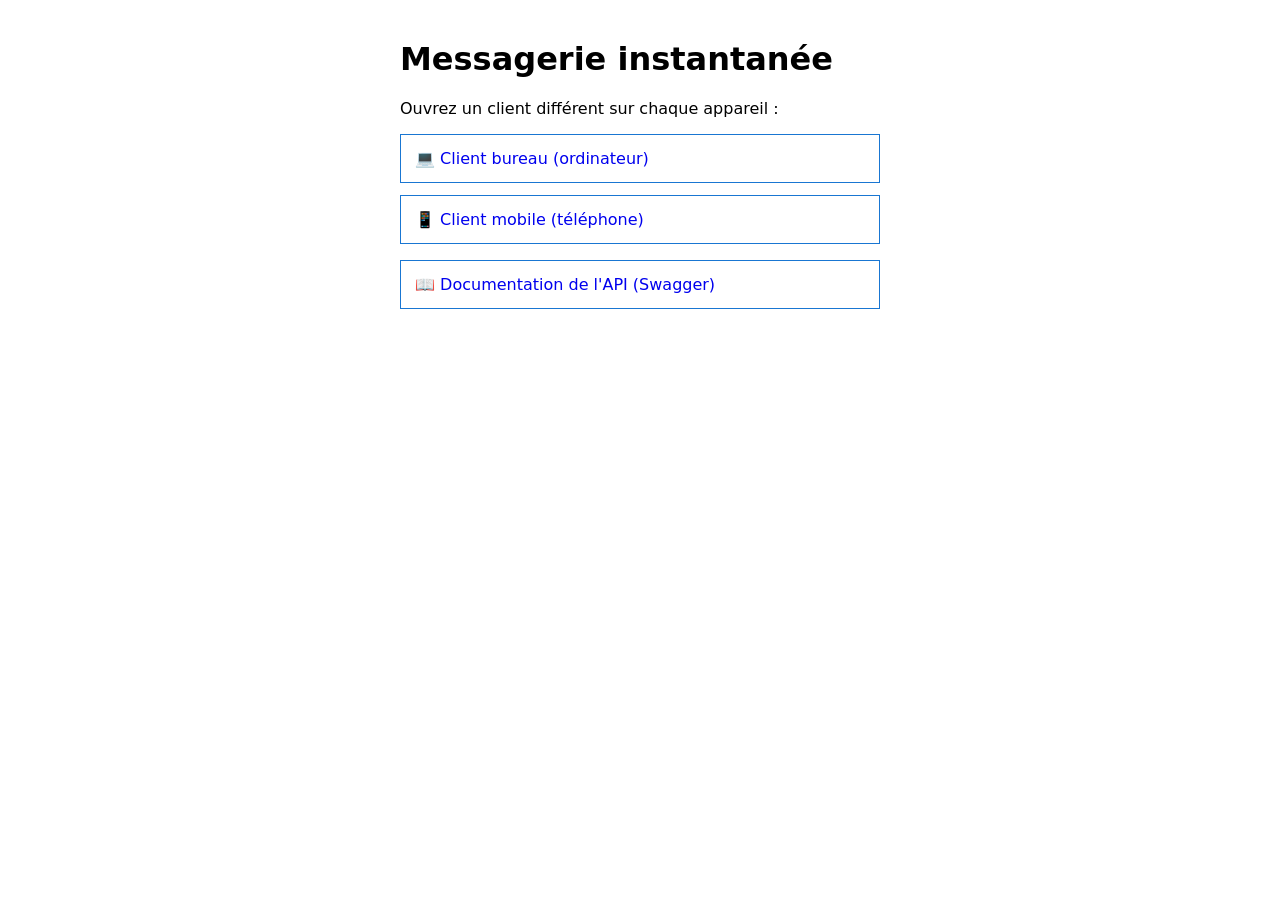
==== clients/index.html @ 05d437c6 "feat: client bureau, refonte du client mobile et logique d'interface commune - api.js : inscription," ====
<!DOCTYPE html>
<html lang="fr">
<head>
    <meta charset="UTF-8">
    <meta name="viewport" content="width=device-width, initial-scale=1.0">
    <title>Messagerie — Choix du client</title>
    <style>
        body { font-family: system-ui, sans-serif; max-width: 480px; margin: 40px auto; padding: 0 16px; }
        a { display: block; margin: 12px 0; padding: 14px; border: 1px solid #1976d2; text-decoration: none; }
    </style>
</head>
<body>
    <h1>Messagerie instantanée</h1>
    <p>Ouvrez un client différent sur chaque appareil :</p>
    <a href="desktop/">💻 Client bureau (ordinateur)</a>
    <a href="mobile/">📱 Client mobile (téléphone)</a>
    <p><a href="/docs">📖 Documentation de l'API (Swagger)</a></p>
</body>
</html>
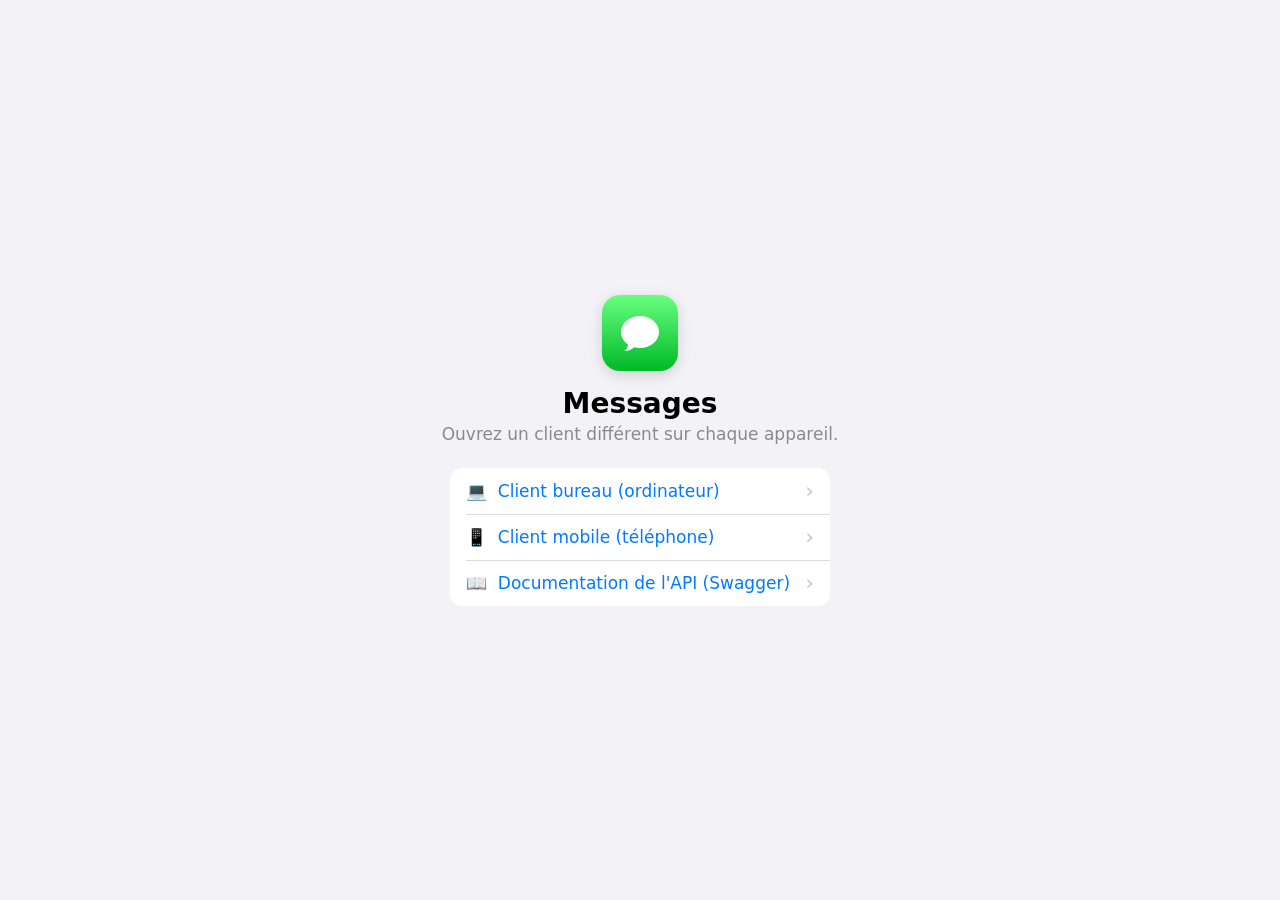
==== commit b102a8f6: "feat: interface des clients au style iMessage et panneau d'informations sur le contact" ====
--- a/clients/index.html
+++ b/clients/index.html
@@ -3,17 +3,27 @@
 <head>
     <meta charset="UTF-8">
     <meta name="viewport" content="width=device-width, initial-scale=1.0">
-    <title>Messagerie — Choix du client</title>
+    <title>Messages — Choix du client</title>
+    <link rel="stylesheet" href="common/imessage.css">
     <style>
-        body { font-family: system-ui, sans-serif; max-width: 480px; margin: 40px auto; padding: 0 16px; }
-        a { display: block; margin: 12px 0; padding: 14px; border: 1px solid #1976d2; text-decoration: none; }
+        body { font-size: 17px; }
+        .form-group { width: 100%; max-width: 380px; }
+        .form-row { color: var(--blue); text-decoration: none; }
+        .form-row span { margin-left: auto; color: var(--disabled); font-size: 22px; }
     </style>
 </head>
 <body>
-    <h1>Messagerie instantanée</h1>
-    <p>Ouvrez un client différent sur chaque appareil :</p>
-    <a href="desktop/">💻 Client bureau (ordinateur)</a>
-    <a href="mobile/">📱 Client mobile (téléphone)</a>
-    <p><a href="/docs">📖 Documentation de l'API (Swagger)</a></p>
+    <main class="auth">
+        <div class="app-icon" aria-hidden="true">
+            <svg viewBox="0 0 48 48"><path fill="#fff" d="M24 7C13.5 7 5 14.2 5 23.1c0 5 2.7 9.5 7 12.5-.3 2.6-1.6 4.9-3.4 6.5 3.7-.2 7-1.6 9.4-3.8 1.9.5 3.9.8 6 .8 10.5 0 19-7.2 19-16S34.5 7 24 7z"/></svg>
+        </div>
+        <h1>Messages</h1>
+        <p class="subtitle">Ouvrez un client différent sur chaque appareil.</p>
+        <nav class="form-group">
+            <a class="form-row" href="desktop/">💻&nbsp; Client bureau (ordinateur)<span>›</span></a>
+            <a class="form-row" href="mobile/">📱&nbsp; Client mobile (téléphone)<span>›</span></a>
+            <a class="form-row" href="/docs">📖&nbsp; Documentation de l'API (Swagger)<span>›</span></a>
+        </nav>
+    </main>
 </body>
 </html>
--- a/clients/common/imessage.css
+++ b/clients/common/imessage.css
@@ -0,0 +1,408 @@
+/*
+ * Styles communs aux deux clients, calqués sur iMessage (macOS / iOS 26+).
+ * Chaque page ajoute sa propre mise en page (bureau : deux colonnes ; mobile : un écran à la fois).
+ */
+
+:root {
+    --blue: #007aff;
+    --green: #34c759;
+    --red: #ff3b30;
+    --bubble-sent: #0b84ff;
+    --bubble-received: #e9e9eb;
+    --text: #000;
+    --secondary: #8a8a8e;
+    --separator: rgba(60, 60, 67, 0.18);
+    --thread-bg: #fff;
+    --grouped-bg: #f2f2f7;
+    --cell-bg: #fff;
+    --sidebar-bg: #ececec;
+    --selection: #0a7aff;
+    --field-bg: rgba(255, 255, 255, 0.9);
+    --field-border: rgba(0, 0, 0, 0.12);
+    --glass-bg: rgba(255, 255, 255, 0.72);
+    --glass-border: rgba(0, 0, 0, 0.08);
+    --avatar: linear-gradient(180deg, #a5abb9, #858a97);
+    --disabled: #c7c7cc;
+    color-scheme: light dark;
+}
+
+@media (prefers-color-scheme: dark) {
+    :root {
+        --blue: #0a84ff;
+        --bubble-sent: #0a84ff;
+        --bubble-received: #3a3a3c;
+        --text: #fff;
+        --secondary: #98989f;
+        --separator: rgba(84, 84, 88, 0.6);
+        --thread-bg: #000;
+        --grouped-bg: #000;
+        --cell-bg: #1c1c1e;
+        --sidebar-bg: #232325;
+        --field-bg: rgba(44, 44, 46, 0.9);
+        --field-border: rgba(255, 255, 255, 0.12);
+        --glass-bg: rgba(58, 58, 60, 0.72);
+        --glass-border: rgba(255, 255, 255, 0.1);
+        --avatar: linear-gradient(180deg, #8e94a2, #6c717d);
+        --disabled: #48484a;
+    }
+}
+
+* { box-sizing: border-box; }
+[hidden] { display: none !important; }
+
+html, body { margin: 0; height: 100%; }
+body {
+    font-family: -apple-system, BlinkMacSystemFont, "SF Pro Text", "Helvetica Neue", system-ui, sans-serif;
+    color: var(--text);
+    background: var(--thread-bg);
+    -webkit-font-smoothing: antialiased;
+    -webkit-tap-highlight-color: transparent;
+}
+button, input { font: inherit; color: inherit; }
+button { cursor: pointer; }
+ul { list-style: none; margin: 0; padding: 0; }
+
+/* ---------- Boutons « Liquid Glass » (ronds ou en capsule) ---------- */
+
+.glass {
+    display: inline-flex;
+    align-items: center;
+    justify-content: center;
+    min-width: 36px;
+    height: 36px;
+    padding: 0 10px;
+    border-radius: 18px;
+    border: 0.5px solid var(--glass-border);
+    background: var(--glass-bg);
+    box-shadow: 0 2px 10px rgba(0, 0, 0, 0.08), inset 0 1px 0 rgba(255, 255, 255, 0.35);
+    -webkit-backdrop-filter: blur(20px) saturate(180%);
+    backdrop-filter: blur(20px) saturate(180%);
+    font-size: 15px;
+    font-weight: 500;
+}
+.glass.round { width: 36px; padding: 0; }
+.glass svg { width: 18px; height: 18px; }
+
+/* ---------- Avatars (contact sans photo : initiales sur dégradé gris) ---------- */
+
+.avatar {
+    display: inline-grid;
+    place-items: center;
+    flex: none;
+    width: 40px;
+    height: 40px;
+    border-radius: 50%;
+    background: var(--avatar);
+    color: #fff;
+    font-size: 16px;
+    font-weight: 600;
+    letter-spacing: 0.3px;
+}
+
+/* Présence (exigence de l'énoncé) : texte secondaire, avec un point vert si en ligne */
+.presence { color: var(--secondary); }
+.presence.online::before {
+    content: "";
+    display: inline-block;
+    width: 7px;
+    height: 7px;
+    margin-right: 5px;
+    border-radius: 50%;
+    background: var(--green);
+    vertical-align: 1px;
+}
+
+/* ---------- Fil de discussion ---------- */
+
+#thread {
+    flex: 1;
+    min-height: 0;
+    overflow-y: auto;
+    display: flex;
+    flex-direction: column;
+    padding: 8px 18px 12px;
+    background: var(--thread-bg);
+}
+#messages { display: flex; flex-direction: column; }
+
+.timestamp {
+    align-self: center;
+    margin: 14px 0 6px;
+    font-size: 11px;
+    color: var(--secondary);
+}
+.timestamp strong { font-weight: 600; }
+
+.msg {
+    position: relative;
+    z-index: 0; /* les « queues » (z-index: -1) passent sous le texte */
+    max-width: 70%;
+    margin-top: 2px;
+    padding: 7px 12px 8px;
+    border-radius: 18px;
+    line-height: 1.32;
+    white-space: pre-wrap;
+    overflow-wrap: anywhere;
+}
+.msg.first { margin-top: 8px; }
+.msg.mine { align-self: flex-end; background: var(--bubble-sent); color: #fff; }
+.msg.theirs { align-self: flex-start; background: var(--bubble-received); color: var(--text); }
+
+/* Queue de bulle : un arrondi de la couleur de la bulle, découpé par un second de la couleur du fond */
+.msg.tail::before,
+.msg.tail::after {
+    content: "";
+    position: absolute;
+    z-index: -1;
+    bottom: 0;
+    height: 20px;
+}
+.msg.mine.tail::before { right: -7px; width: 20px; background: var(--bubble-sent); border-bottom-left-radius: 16px 14px; }
+.msg.mine.tail::after { right: -26px; width: 26px; background: var(--thread-bg); border-bottom-left-radius: 10px; }
+.msg.theirs.tail::before { left: -7px; width: 20px; background: var(--bubble-received); border-bottom-right-radius: 16px 14px; }
+.msg.theirs.tail::after { left: -26px; width: 26px; background: var(--thread-bg); border-bottom-right-radius: 10px; }
+
+.receipt {
+    align-self: flex-end;
+    margin: 3px 4px 0 0;
+    font-size: 11px;
+    font-weight: 500;
+    color: var(--secondary);
+}
+
+/* Bulle « … » quand l'autre écrit */
+.typing {
+    position: relative;
+    align-self: flex-start;
+    display: flex;
+    gap: 4px;
+    margin: 8px 0 4px 6px;
+    padding: 12px 14px;
+    border-radius: 18px;
+    background: var(--bubble-received);
+}
+.typing::before,
+.typing::after {
+    content: "";
+    position: absolute;
+    border-radius: 50%;
+    background: var(--bubble-received);
+}
+.typing::before { width: 11px; height: 11px; left: -2px; bottom: -2px; }
+.typing::after { width: 5px; height: 5px; left: -6px; bottom: -6px; }
+.typing span {
+    width: 8px;
+    height: 8px;
+    border-radius: 50%;
+    background: var(--secondary);
+    animation: typing 1.2s infinite ease-in-out;
+}
+.typing span:nth-child(2) { animation-delay: 0.2s; }
+.typing span:nth-child(3) { animation-delay: 0.4s; }
+@keyframes typing {
+    0%, 60%, 100% { opacity: 0.35; }
+    30% { opacity: 1; }
+}
+
+/* ---------- Zone de saisie : capsule, flèche bleue visible seulement avec du texte ---------- */
+
+#composerError {
+    margin: 0;
+    padding: 0 20px;
+    font-size: 12px;
+    text-align: right;
+    color: var(--red);
+}
+#composerError:empty { display: none; }
+
+.composer {
+    display: flex;
+    align-items: center;
+    padding: 8px 16px 12px;
+    background: var(--thread-bg);
+}
+.composer-field {
+    flex: 1;
+    display: flex;
+    align-items: center;
+    min-height: 36px;
+    padding: 3px 3px 3px 14px;
+    border: 0.5px solid var(--field-border);
+    border-radius: 18px;
+    background: var(--field-bg);
+    box-shadow: 0 1px 8px rgba(0, 0, 0, 0.06);
+}
+#messageInput {
+    flex: 1;
+    min-width: 0;
+    padding: 4px 0;
+    border: 0;
+    outline: none;
+    background: transparent;
+}
+#messageInput::placeholder { color: var(--secondary); }
+#btnSend {
+    display: grid;
+    place-items: center;
+    flex: none;
+    width: 28px;
+    height: 28px;
+    padding: 0;
+    border: 0;
+    border-radius: 50%;
+    background: var(--blue);
+    color: #fff;
+}
+#btnSend svg { width: 14px; height: 14px; }
+#btnSend:disabled { background: var(--disabled); }
+#messageInput:placeholder-shown + #btnSend { visibility: hidden; }
+
+/* ---------- Connexion / création de compte (formulaire groupé façon Réglages) ---------- */
+
+.auth {
+    min-height: 100%;
+    display: flex;
+    flex-direction: column;
+    align-items: center;
+    justify-content: center;
+    padding: 32px 16px;
+    background: var(--grouped-bg);
+}
+.app-icon {
+    display: grid;
+    place-items: center;
+    width: 76px;
+    height: 76px;
+    border-radius: 18px;
+    background: linear-gradient(180deg, #67ff7f, #01b927);
+    box-shadow: 0 4px 14px rgba(0, 0, 0, 0.15);
+}
+.app-icon svg { width: 48px; height: 48px; }
+.auth h1 { margin: 16px 0 4px; font-size: 28px; font-weight: 700; }
+.auth .subtitle { margin: 0 0 24px; color: var(--secondary); text-align: center; }
+.auth form { width: 100%; max-width: 380px; display: flex; flex-direction: column; align-items: stretch; }
+
+.form-group {
+    overflow: hidden;
+    border-radius: 12px;
+    background: var(--cell-bg);
+}
+.form-row {
+    position: relative;
+    display: flex;
+    align-items: center;
+    min-height: 46px;
+    padding: 0 16px;
+}
+.form-row + .form-row::before {
+    content: "";
+    position: absolute;
+    top: 0;
+    left: 16px;
+    right: 0;
+    border-top: 0.5px solid var(--separator);
+}
+.form-row label { flex: none; width: 120px; }
+.form-row input { flex: 1; min-width: 0; border: 0; outline: none; background: transparent; }
+.form-footnote { margin: 6px 16px 22px; font-size: 13px; color: var(--secondary); }
+
+.btn-primary {
+    height: 50px;
+    border: 0;
+    border-radius: 25px;
+    background: var(--blue);
+    color: #fff;
+    font-size: 17px;
+    font-weight: 600;
+}
+.btn-plain {
+    margin-top: 6px;
+    padding: 12px;
+    border: 0;
+    background: none;
+    color: var(--blue);
+    font-size: 17px;
+}
+#authMessage { min-height: 20px; margin: 12px 0 0; text-align: center; font-size: 14px; }
+#authMessage.error { color: var(--red); }
+
+/* ---------- Journal REST / WebSocket (outil de démonstration, discret) ---------- */
+
+.journal { font-size: 11px; color: var(--secondary); }
+.journal summary { cursor: pointer; padding: 6px 0; }
+.journal ol { max-height: 140px; overflow-y: auto; margin: 0; padding-left: 18px; }
+.journal li.error { color: var(--red); }
+
+.ws-status { font-size: 12px; color: var(--secondary); }
+.ws-status.online { color: var(--green); }
+
+.hint { padding: 16px; font-size: 13px; color: var(--secondary); text-align: center; }
+
+/* ---------- En-tête de conversation : flotte au-dessus du fil, avec flou (verre) ---------- */
+
+#conversation { position: relative; }
+.conv-bar {
+    position: absolute;
+    top: 0;
+    left: 0;
+    right: 0;
+    z-index: 2;
+    background: color-mix(in srgb, var(--thread-bg) 72%, transparent);
+    -webkit-backdrop-filter: blur(20px) saturate(180%);
+    backdrop-filter: blur(20px) saturate(180%);
+}
+
+/* Zone cliquable avatar + nom : fond « verre » au survol, ouvre le panneau d'informations */
+.contact-header {
+    display: flex;
+    flex-direction: column;
+    align-items: center;
+    padding: 6px 16px 5px;
+    border: 0.5px solid transparent;
+    border-radius: 20px;
+    background: transparent;
+    transition: background 0.15s, box-shadow 0.15s, border-color 0.15s;
+}
+.contact-header:hover,
+.contact-header[aria-expanded="true"] {
+    border-color: var(--glass-border);
+    background: var(--glass-bg);
+    box-shadow: 0 4px 18px rgba(0, 0, 0, 0.1), inset 0 1px 0 rgba(255, 255, 255, 0.35);
+    -webkit-backdrop-filter: blur(24px) saturate(180%);
+    backdrop-filter: blur(24px) saturate(180%);
+}
+.contact-header .avatar { position: relative; z-index: 1; }
+.contact-header .glass { margin-top: -6px; height: 28px; padding: 0 12px; font-size: 14px; font-weight: 600; }
+.contact-header .glass .chev { margin-left: 4px; color: var(--secondary); font-weight: 400; }
+#contactPresence { margin-top: 3px; font-size: 11px; }
+
+/* ---------- Panneau d'informations sur le contact ---------- */
+
+#infoPanel {
+    position: relative;
+    overflow-y: auto;
+    padding: 14px 16px 24px;
+    background: var(--grouped-bg);
+}
+#btnCloseInfo { position: absolute; top: 12px; left: 12px; }
+#btnCloseInfo svg { width: 14px; height: 14px; }
+.info-head { display: flex; flex-direction: column; align-items: center; padding: 10px 0 18px; }
+.info-head .avatar { width: 84px; height: 84px; font-size: 34px; }
+#infoName { margin: 10px 0 2px; font-size: 26px; font-weight: 700; text-align: center; overflow-wrap: anywhere; }
+#infoPresence { font-size: 13px; }
+
+.info-section { margin-bottom: 18px; }
+.info-title {
+    margin: 0 16px 6px;
+    font-size: 12px;
+    font-weight: 400;
+    text-transform: uppercase;
+    letter-spacing: 0.3px;
+    color: var(--secondary);
+}
+.info-section .form-row { gap: 12px; min-height: 44px; }
+.info-label { flex: 1; }
+.info-value { color: var(--secondary); text-align: right; }
+.info-value.mono { font-family: ui-monospace, "SF Mono", Menlo, monospace; font-size: 12px; }
+.info-value.online-text { color: var(--green); }
+.info-section .form-footnote { margin-bottom: 0; }
